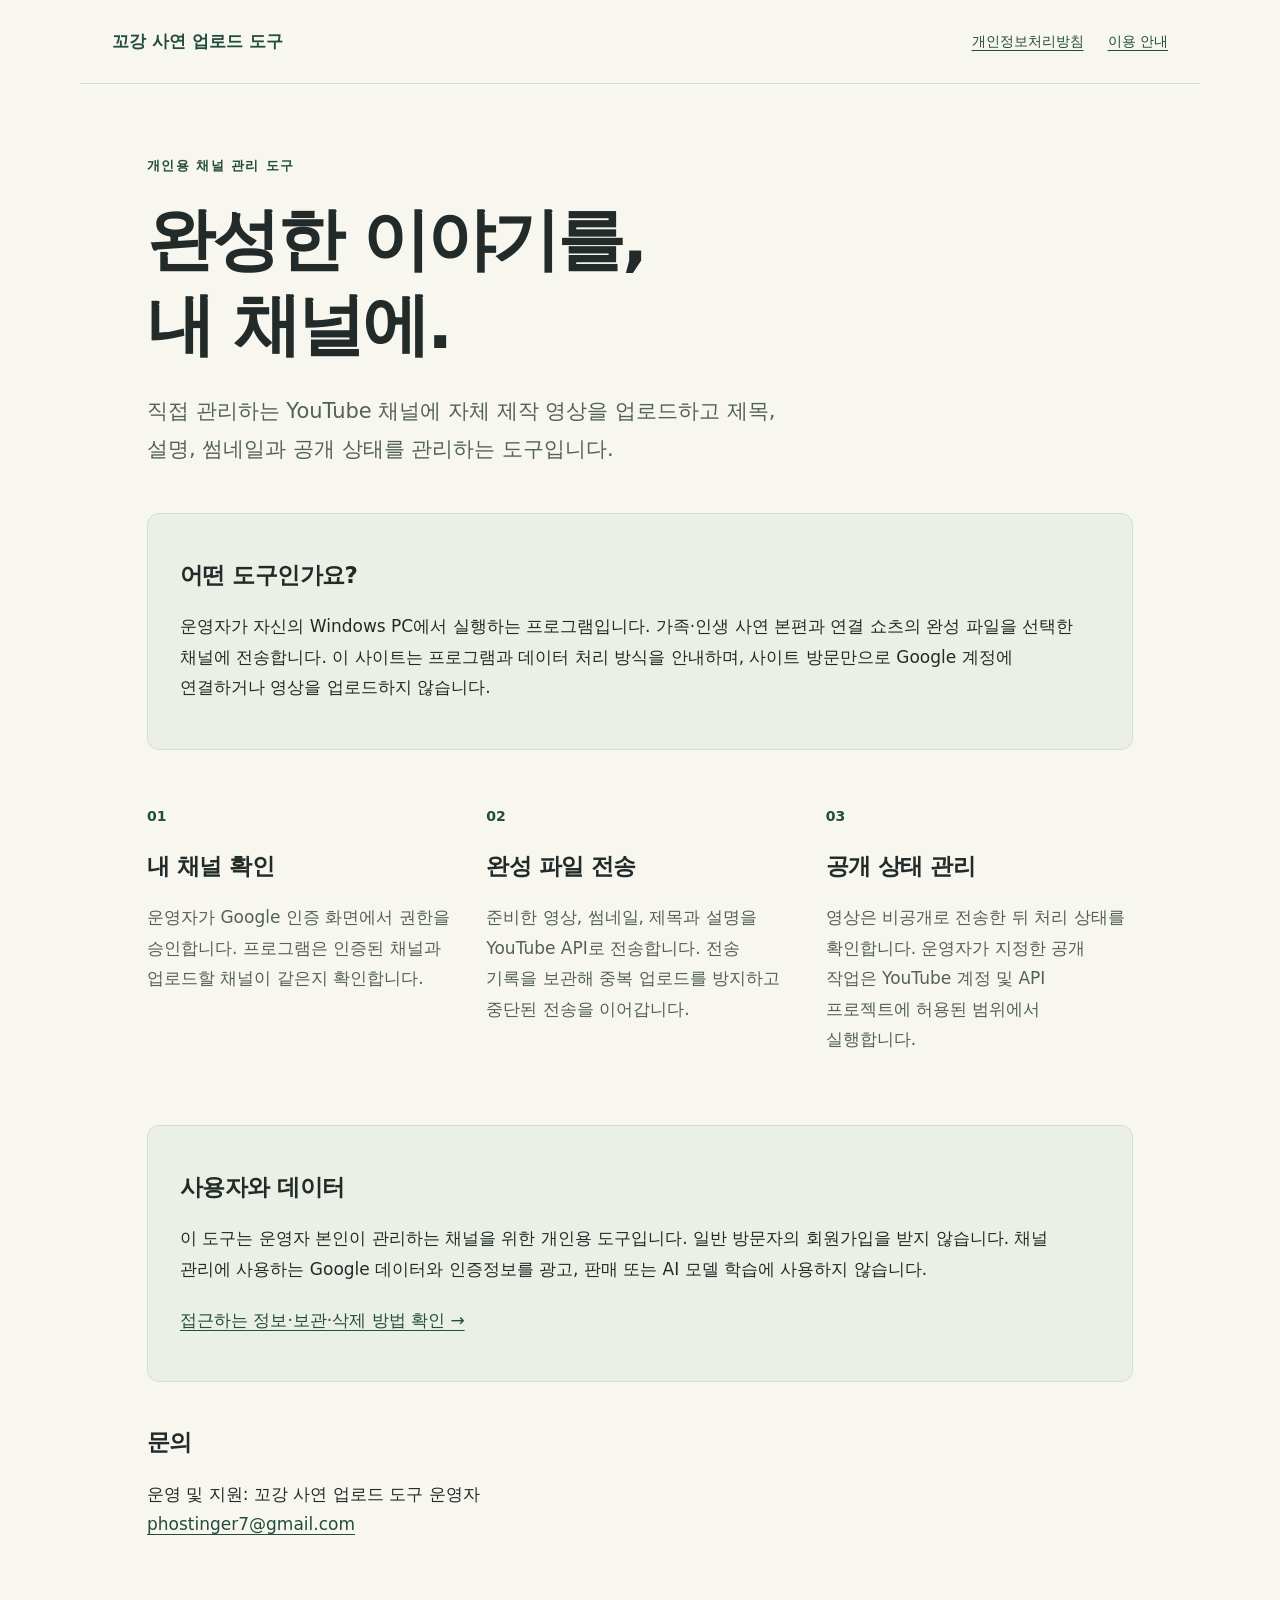
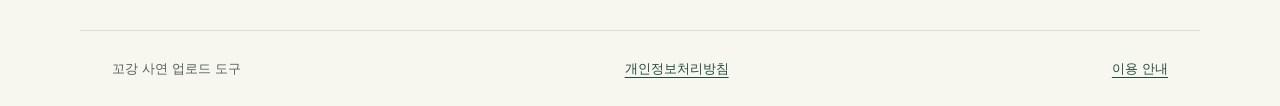
==== index.html @ 0b0024ca "Publish uploader information and privacy policy" ====
<!doctype html>
<html lang="ko">
<head>
  <meta charset="utf-8"><meta name="viewport" content="width=device-width,initial-scale=1">
  <meta name="description" content="직접 관리하는 YouTube 채널의 자체 제작 영상 업로드를 돕는 꼬강 사연 업로드 도구 안내">
  <title>꼬강 사연 업로드 도구</title><link rel="stylesheet" href="style.css">
</head>
<body>
<a class="skip" href="#content">본문으로 이동</a>
<header><a class="brand" href="index.html">꼬강 사연 업로드 도구</a><nav aria-label="사이트 메뉴"><a href="privacy.html">개인정보처리방침</a><a href="terms.html">이용 안내</a></nav></header>
<main id="content">
  <p class="eyebrow">개인용 채널 관리 도구</p>
  <h1>완성한 이야기를,<br>내 채널에.</h1>
  <p class="lead">직접 관리하는 YouTube 채널에 자체 제작 영상을 업로드하고 제목, 설명, 썸네일과 공개 상태를 관리하는 도구입니다.</p>
  <section class="panel" aria-labelledby="purpose"><h2 id="purpose">어떤 도구인가요?</h2><p>운영자가 자신의 Windows PC에서 실행하는 프로그램입니다. 가족·인생 사연 본편과 연결 쇼츠의 완성 파일을 선택한 채널에 전송합니다. 이 사이트는 프로그램과 데이터 처리 방식을 안내하며, 사이트 방문만으로 Google 계정에 연결하거나 영상을 업로드하지 않습니다.</p></section>
  <div class="grid">
    <section><span class="number">01</span><h2>내 채널 확인</h2><p>운영자가 Google 인증 화면에서 권한을 승인합니다. 프로그램은 인증된 채널과 업로드할 채널이 같은지 확인합니다.</p></section>
    <section><span class="number">02</span><h2>완성 파일 전송</h2><p>준비한 영상, 썸네일, 제목과 설명을 YouTube API로 전송합니다. 전송 기록을 보관해 중복 업로드를 방지하고 중단된 전송을 이어갑니다.</p></section>
    <section><span class="number">03</span><h2>공개 상태 관리</h2><p>영상은 비공개로 전송한 뒤 처리 상태를 확인합니다. 운영자가 지정한 공개 작업은 YouTube 계정 및 API 프로젝트에 허용된 범위에서 실행합니다.</p></section>
  </div>
  <section class="panel"><h2>사용자와 데이터</h2><p>이 도구는 운영자 본인이 관리하는 채널을 위한 개인용 도구입니다. 일반 방문자의 회원가입을 받지 않습니다. 채널 관리에 사용하는 Google 데이터와 인증정보를 광고, 판매 또는 AI 모델 학습에 사용하지 않습니다.</p><p><a href="privacy.html">접근하는 정보·보관·삭제 방법 확인 →</a></p></section>
  <section><h2>문의</h2><p>운영 및 지원: 꼬강 사연 업로드 도구 운영자<br><a href="mailto:phostinger7@gmail.com">phostinger7@gmail.com</a></p></section>
</main>
<footer><span>꼬강 사연 업로드 도구</span><a href="privacy.html">개인정보처리방침</a><a href="terms.html">이용 안내</a></footer>
</body></html>
---- style.css ----
:root{color-scheme:light;--ink:#222b29;--muted:#53615b;--green:#244c3e;--line:#d6ddd3;--paper:#f7f7ef}*{box-sizing:border-box}body{margin:0;background:var(--paper);color:var(--ink);font:17px/1.8 system-ui,-apple-system,"Malgun Gothic",sans-serif;word-break:keep-all;overflow-wrap:anywhere}a{color:var(--green);text-underline-offset:4px}a:focus-visible{outline:3px solid #ac6d23;outline-offset:5px}.skip{position:absolute;top:-100px;padding:12px;background:white;z-index:5}.skip:focus{top:0}header,footer{max-width:1120px;margin:auto;padding:26px 32px;display:flex;align-items:center;justify-content:space-between;gap:22px;flex-wrap:wrap}header{border-bottom:1px solid var(--line)}.brand{font-weight:750;text-decoration:none}nav{display:flex;gap:24px;font-size:14px}main{max-width:1050px;margin:70px auto 90px;padding:0 32px}.eyebrow{font-size:13px;color:var(--green);font-weight:750;letter-spacing:.11em}h1{font-size:clamp(34px,6vw,68px);line-height:1.25;letter-spacing:-.045em;margin:20px 0 26px}h2{font-size:23px;line-height:1.45;letter-spacing:-.025em}.lead{font-size:21px;max-width:680px;color:var(--muted)}p{margin:12px 0 20px}.panel{background:#eaf0e5;border:1px solid var(--line);border-radius:12px;padding:26px 32px;margin:44px 0}.grid{display:grid;grid-template-columns:repeat(3,1fr);gap:32px;margin:50px 0}.number{font-size:14px;font-weight:700;color:var(--green)}.grid p{color:var(--muted)}footer{font-size:13px;border-top:1px solid var(--line);color:var(--muted)}.document{max-width:850px}.document h1{font-size:40px}.document h2{margin-top:40px}.muted{color:var(--muted);font-size:14px}@media(max-width:650px){body{font-size:16px}header,footer{padding:20px}main{margin-top:42px;padding:0 20px}.grid{grid-template-columns:1fr;gap:12px}.panel{padding:20px}.lead{font-size:18px}nav{gap:16px}.document h1{font-size:32px}}
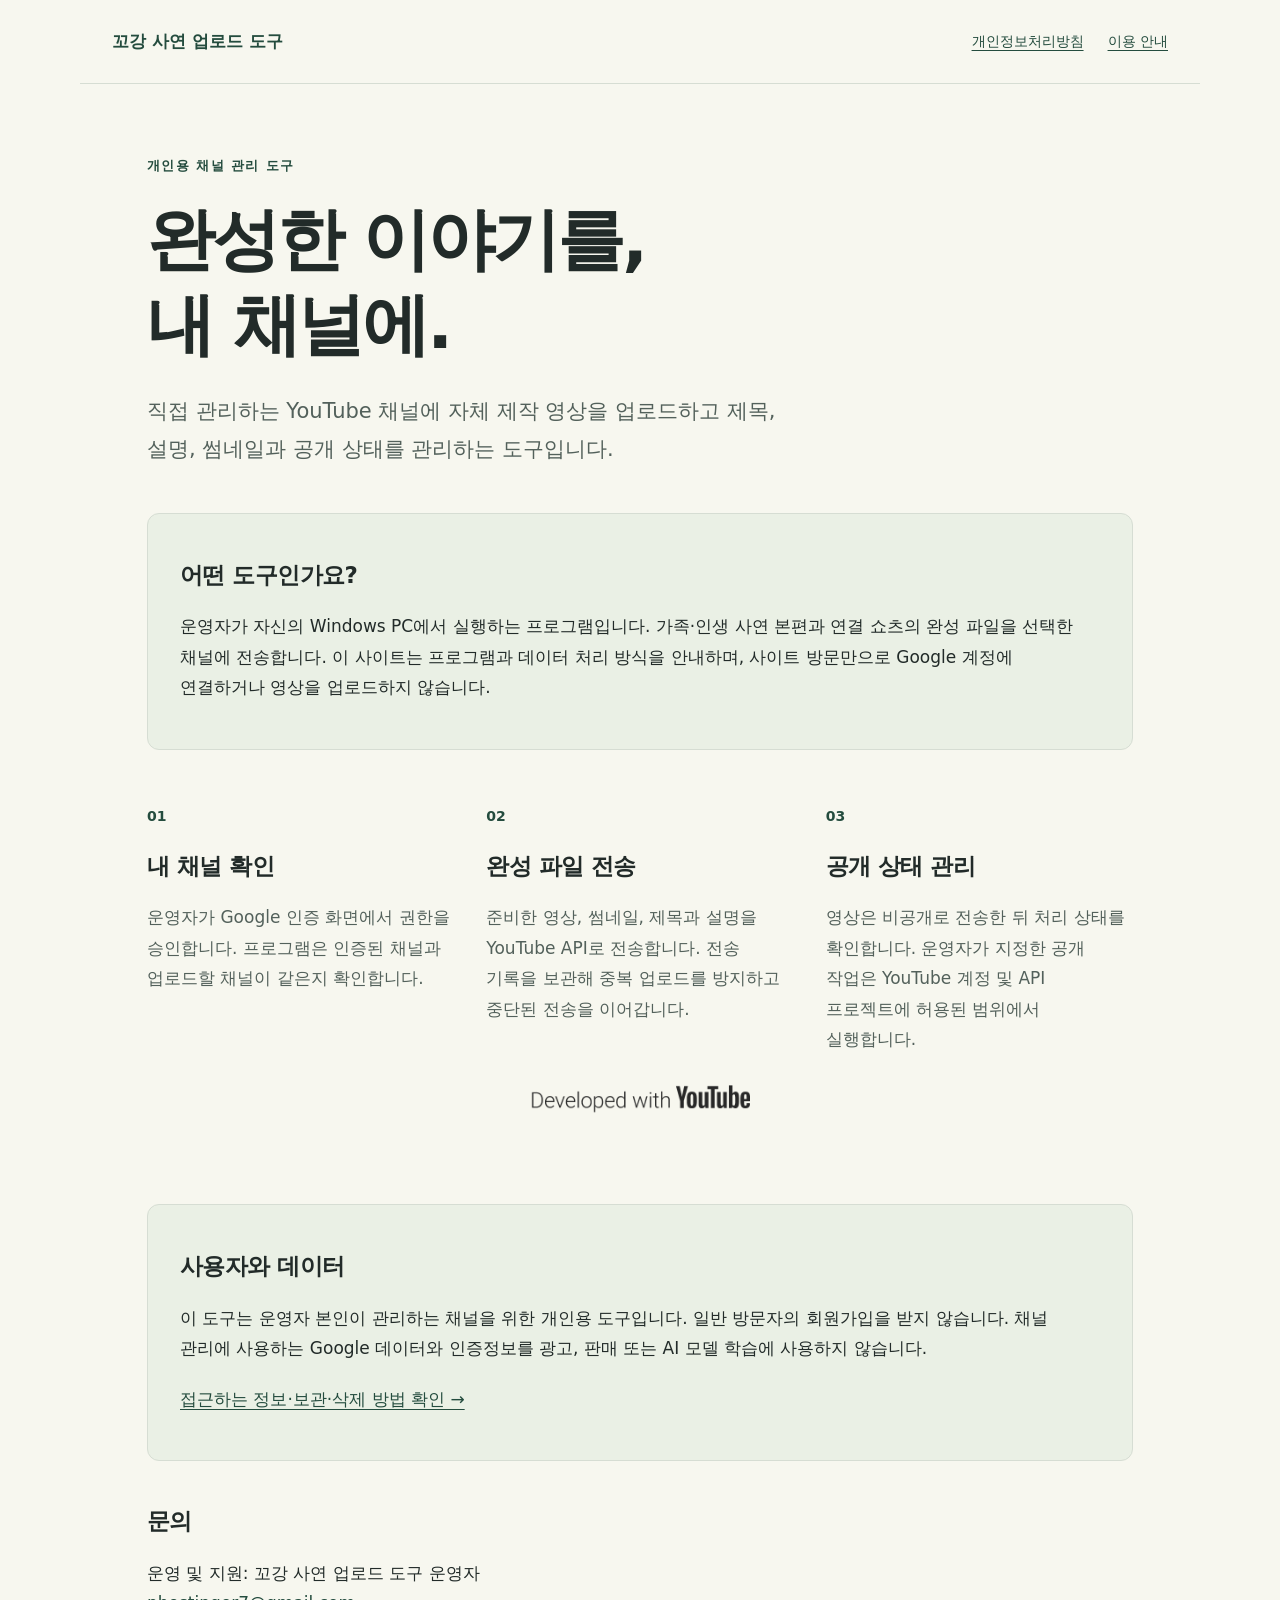
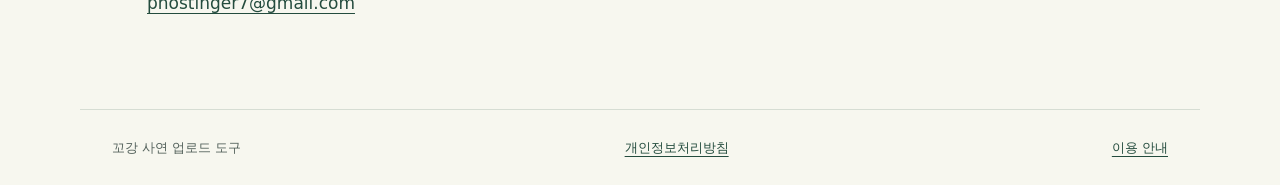
==== commit e04a7134: "Show official YouTube API attribution on information page" ====
--- a/index.html
+++ b/index.html
@@ -1,25 +1,26 @@
-<!doctype html>
-<html lang="ko">
-<head>
-  <meta charset="utf-8"><meta name="viewport" content="width=device-width,initial-scale=1">
-  <meta name="description" content="직접 관리하는 YouTube 채널의 자체 제작 영상 업로드를 돕는 꼬강 사연 업로드 도구 안내">
-  <title>꼬강 사연 업로드 도구</title><link rel="stylesheet" href="style.css">
-</head>
-<body>
-<a class="skip" href="#content">본문으로 이동</a>
-<header><a class="brand" href="index.html">꼬강 사연 업로드 도구</a><nav aria-label="사이트 메뉴"><a href="privacy.html">개인정보처리방침</a><a href="terms.html">이용 안내</a></nav></header>
-<main id="content">
-  <p class="eyebrow">개인용 채널 관리 도구</p>
-  <h1>완성한 이야기를,<br>내 채널에.</h1>
-  <p class="lead">직접 관리하는 YouTube 채널에 자체 제작 영상을 업로드하고 제목, 설명, 썸네일과 공개 상태를 관리하는 도구입니다.</p>
-  <section class="panel" aria-labelledby="purpose"><h2 id="purpose">어떤 도구인가요?</h2><p>운영자가 자신의 Windows PC에서 실행하는 프로그램입니다. 가족·인생 사연 본편과 연결 쇼츠의 완성 파일을 선택한 채널에 전송합니다. 이 사이트는 프로그램과 데이터 처리 방식을 안내하며, 사이트 방문만으로 Google 계정에 연결하거나 영상을 업로드하지 않습니다.</p></section>
-  <div class="grid">
-    <section><span class="number">01</span><h2>내 채널 확인</h2><p>운영자가 Google 인증 화면에서 권한을 승인합니다. 프로그램은 인증된 채널과 업로드할 채널이 같은지 확인합니다.</p></section>
-    <section><span class="number">02</span><h2>완성 파일 전송</h2><p>준비한 영상, 썸네일, 제목과 설명을 YouTube API로 전송합니다. 전송 기록을 보관해 중복 업로드를 방지하고 중단된 전송을 이어갑니다.</p></section>
-    <section><span class="number">03</span><h2>공개 상태 관리</h2><p>영상은 비공개로 전송한 뒤 처리 상태를 확인합니다. 운영자가 지정한 공개 작업은 YouTube 계정 및 API 프로젝트에 허용된 범위에서 실행합니다.</p></section>
-  </div>
-  <section class="panel"><h2>사용자와 데이터</h2><p>이 도구는 운영자 본인이 관리하는 채널을 위한 개인용 도구입니다. 일반 방문자의 회원가입을 받지 않습니다. 채널 관리에 사용하는 Google 데이터와 인증정보를 광고, 판매 또는 AI 모델 학습에 사용하지 않습니다.</p><p><a href="privacy.html">접근하는 정보·보관·삭제 방법 확인 →</a></p></section>
-  <section><h2>문의</h2><p>운영 및 지원: 꼬강 사연 업로드 도구 운영자<br><a href="mailto:phostinger7@gmail.com">phostinger7@gmail.com</a></p></section>
-</main>
-<footer><span>꼬강 사연 업로드 도구</span><a href="privacy.html">개인정보처리방침</a><a href="terms.html">이용 안내</a></footer>
-</body></html>
+<!doctype html>
+<html lang="ko">
+<head>
+  <meta name="google-site-verification" content="77dvx8uvTSM09tQxoVwYzVwa5N9sDeeOTkn497Wnwiw" />
+  <meta charset="utf-8"><meta name="viewport" content="width=device-width,initial-scale=1">
+  <meta name="description" content="직접 관리하는 YouTube 채널의 자체 제작 영상 업로드를 돕는 꼬강 사연 업로드 도구 안내">
+  <title>꼬강 사연 업로드 도구</title><link rel="stylesheet" href="style.css">
+</head>
+<body>
+<a class="skip" href="#content">본문으로 이동</a>
+<header><a class="brand" href="index.html">꼬강 사연 업로드 도구</a><nav aria-label="사이트 메뉴"><a href="privacy.html">개인정보처리방침</a><a href="terms.html">이용 안내</a></nav></header>
+<main id="content">
+  <p class="eyebrow">개인용 채널 관리 도구</p>
+  <h1>완성한 이야기를,<br>내 채널에.</h1>
+  <p class="lead">직접 관리하는 YouTube 채널에 자체 제작 영상을 업로드하고 제목, 설명, 썸네일과 공개 상태를 관리하는 도구입니다.</p>
+  <section class="panel" aria-labelledby="purpose"><h2 id="purpose">어떤 도구인가요?</h2><p>운영자가 자신의 Windows PC에서 실행하는 프로그램입니다. 가족·인생 사연 본편과 연결 쇼츠의 완성 파일을 선택한 채널에 전송합니다. 이 사이트는 프로그램과 데이터 처리 방식을 안내하며, 사이트 방문만으로 Google 계정에 연결하거나 영상을 업로드하지 않습니다.</p></section>
+  <div class="grid">
+    <section><span class="number">01</span><h2>내 채널 확인</h2><p>운영자가 Google 인증 화면에서 권한을 승인합니다. 프로그램은 인증된 채널과 업로드할 채널이 같은지 확인합니다.</p></section>
+    <section><span class="number">02</span><h2>완성 파일 전송</h2><p>준비한 영상, 썸네일, 제목과 설명을 YouTube API로 전송합니다. 전송 기록을 보관해 중복 업로드를 방지하고 중단된 전송을 이어갑니다.</p><a href="https://www.youtube.com/channel/UC7YlEOdXeUjJxW5W7A75kzQ" aria-label="YouTube에서 운영 채널 보기"><img src="developed-with-youtube.png" alt="Developed with YouTube" width="350" height="123" style="display:block;max-width:100%;height:auto"></a></section>
+    <section><span class="number">03</span><h2>공개 상태 관리</h2><p>영상은 비공개로 전송한 뒤 처리 상태를 확인합니다. 운영자가 지정한 공개 작업은 YouTube 계정 및 API 프로젝트에 허용된 범위에서 실행합니다.</p></section>
+  </div>
+  <section class="panel"><h2>사용자와 데이터</h2><p>이 도구는 운영자 본인이 관리하는 채널을 위한 개인용 도구입니다. 일반 방문자의 회원가입을 받지 않습니다. 채널 관리에 사용하는 Google 데이터와 인증정보를 광고, 판매 또는 AI 모델 학습에 사용하지 않습니다.</p><p><a href="privacy.html">접근하는 정보·보관·삭제 방법 확인 →</a></p></section>
+  <section><h2>문의</h2><p>운영 및 지원: 꼬강 사연 업로드 도구 운영자<br><a href="mailto:phostinger7@gmail.com">phostinger7@gmail.com</a></p></section>
+</main>
+<footer><span>꼬강 사연 업로드 도구</span><a href="privacy.html">개인정보처리방침</a><a href="terms.html">이용 안내</a></footer>
+</body></html>
